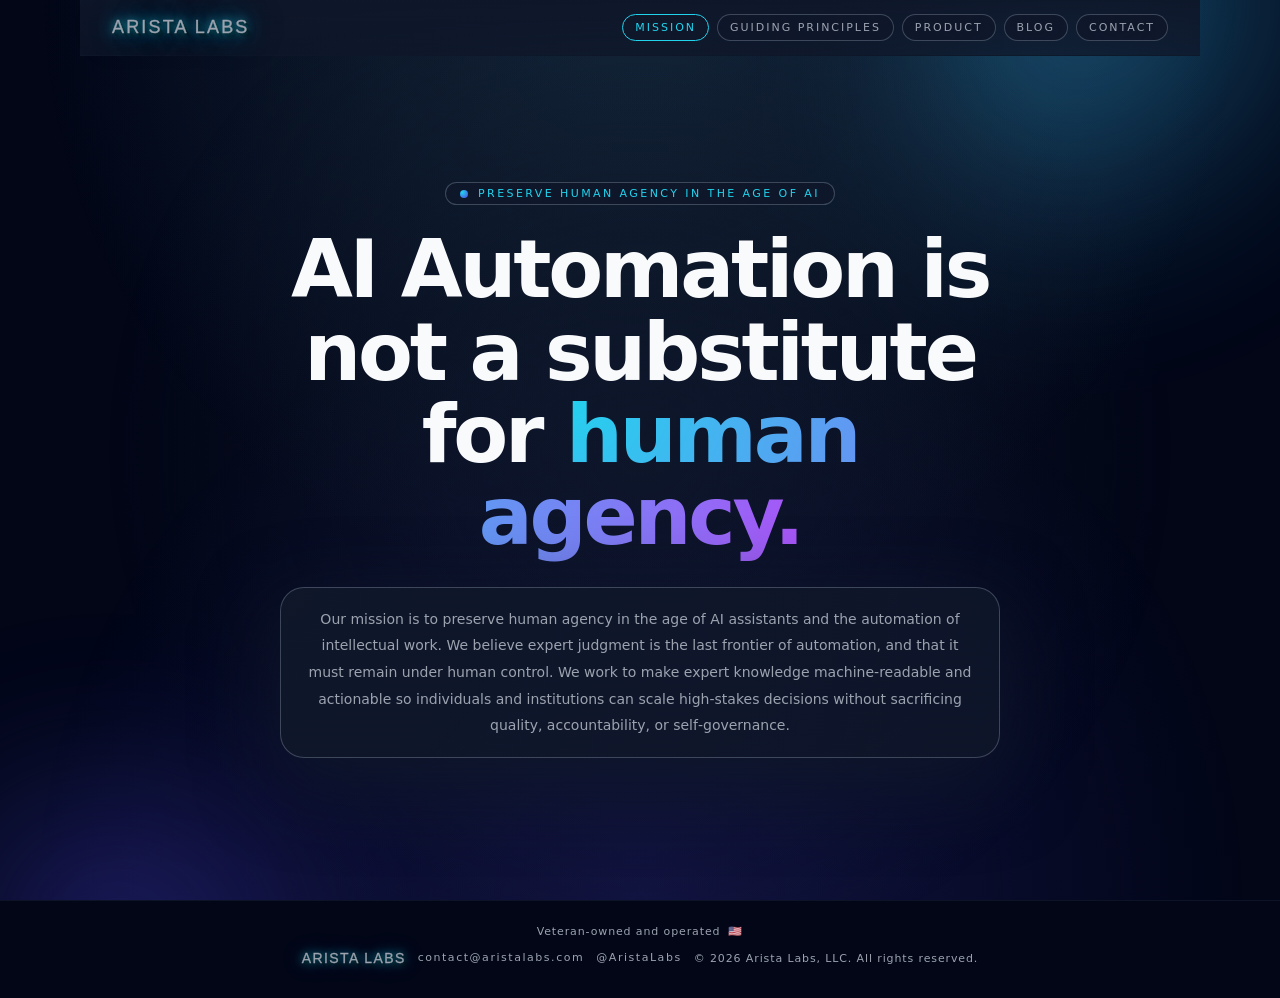
==== index.html @ 917f6cef "Add @AristaLabs X link on footers and Contact. Surface https://x.com/aristalabs next to email so com" ====
<!DOCTYPE html>
<html lang="en">
<head>
  <meta charset="UTF-8" />
  <meta name="viewport" content="width=device-width, initial-scale=1.0" />
  <meta name="description" content="Arista Labs preserves human agency in the age of AI — making expert knowledge machine-readable and actionable without sacrificing accountability or self-governance." />
  <meta property="og:site_name" content="Arista Labs" />
  <meta property="og:title" content="Arista Labs — Preserve Human Agency in the Age of AI" />
  <meta property="og:description" content="Arista Labs preserves human agency in the age of AI — making expert knowledge machine-readable and actionable without sacrificing accountability or self-governance." />
  <meta property="og:type" content="website" />
  <meta property="og:url" content="https://aristalabs.ai/" />
  <link rel="canonical" href="https://aristalabs.ai/" />
  <meta property="og:image" content="https://aristalabs.ai/assets/og-card.png" />
  <meta property="og:image:width" content="1200" />
  <meta property="og:image:height" content="630" />
  <meta property="og:image:alt" content="Arista Labs — preserve human agency in the age of AI" />
  <meta name="twitter:card" content="summary_large_image" />
  <meta name="twitter:image" content="https://aristalabs.ai/assets/og-card.png" />
  <!-- Privacy-friendly analytics by Plausible -->
  <script async src="https://plausible.io/js/pa-ny3cas2_OEgjYzkHGT2aN.js"></script>
  <script>
    window.plausible=window.plausible||function(){(plausible.q=plausible.q||[]).push(arguments)},plausible.init=plausible.init||function(i){plausible.o=i||{}};
    plausible.init()
  </script>
  <title>Mission — ARISTA LABS</title>
  <link rel="preconnect" href="https://fonts.googleapis.com" />
  <link rel="preconnect" href="https://db.onlinewebfonts.com" crossorigin />
  <link href="https://fonts.googleapis.com/css2?family=Syne:wght@400;700;800&family=JetBrains+Mono:wght@300;400&display=swap" rel="stylesheet" />
  <link href="https://db.onlinewebfonts.com/c/568e1a7e9b2ec90a53ab0cbced3584e7?family=SpaceX+PERSONAL+USE" rel="stylesheet" type="text/css" />
  <style>
  *, *::before, *::after {
    box-sizing: border-box;
    margin: 0;
    padding: 0;
  }

  :root {
    --bg: radial-gradient(circle at top, #111827 0, #020617 55%, #020617 100%);
    --bg-solid: #020617;
    --surface: rgba(15, 23, 42, 0.96);
    --surface-soft: rgba(15, 23, 42, 0.8);
    --accent: #4f46e5;
    --accent-soft: #22d3ee;
    --text: #f9fafb;
    --muted: #9ca3af;
    --border: rgba(148, 163, 184, 0.35);
    --shadow-soft: 0 24px 80px rgba(15, 23, 42, 0.95);
  }

  body {
    background: var(--bg);
    background-color: var(--bg-solid);
    background-attachment: fixed;
    color: var(--text);
    font-family: system-ui, -apple-system, BlinkMacSystemFont, "SF Pro Text",
      sans-serif;
    overflow-x: hidden;
    min-height: 100vh;
    display: flex;
    flex-direction: column;
  }

  body::before {
    content: "";
    position: fixed;
    inset: 0;
    background:
      radial-gradient(circle at top, rgba(56, 189, 248, 0.10), transparent 55%),
      radial-gradient(circle at bottom, rgba(79, 70, 229, 0.22), transparent 55%);
    pointer-events: none;
    z-index: 0;
  }

  /* NAV */
  nav {
    position: fixed;
    top: 0;
    left: 0;
    right: 0;
    z-index: 100;
    display: flex;
    align-items: center;
    justify-content: space-between;
    padding: 14px 32px;
    max-width: 1120px;
    margin: 0 auto;
    border-bottom: 1px solid transparent;
    background: linear-gradient(
      to bottom,
      rgba(15, 23, 42, 0.96),
      rgba(15, 23, 42, 0.78)
    );
    backdrop-filter: blur(22px);
  }

  .nav-logo {
    font-family: 'SpaceX PERSONAL USE', sans-serif;
    font-weight: 400;
    font-size: 18px;
    letter-spacing: 0.12em;
    text-transform: uppercase;
    color: var(--muted);
    text-decoration: none;
    -webkit-text-stroke: 0.35px currentColor;
    text-shadow:
      0 0 10px rgba(34, 211, 238, 0.8),
      0 0 20px rgba(34, 211, 238, 0.65),
      0 0 40px rgba(34, 211, 238, 0.5),
      1px 1px 0 rgba(0,0,0,0.4),
      2px 2px 0 rgba(0,0,0,0.3),
      3px 3px 0 rgba(0,0,0,0.25),
      4px 4px 0 rgba(0,0,0,0.2),
      5px 5px 4px rgba(0,0,0,0.5);
  }

  .nav-logo span {
    color: var(--accent-soft);
  }

  .nav-links {
    display: flex;
    align-items: center;
    gap: 8px;
  }

  .nav-link {
    font-size: 11px;
    letter-spacing: 0.18em;
    text-transform: uppercase;
    color: var(--muted);
    text-decoration: none;
    padding: 6px 12px;
    border-radius: 999px;
    border: 1px solid rgba(148, 163, 184, 0.35);
    background: radial-gradient(
      circle at top,
      rgba(15, 23, 42, 0.96),
      rgba(15, 23, 42, 0.8)
    );
    transition: color 0.2s ease, border-color 0.2s ease,
      background-color 0.2s ease;
  }

  .nav-link:hover {
    color: var(--accent-soft);
    border-color: var(--accent-soft);
  }

  .nav-link.active {
    color: var(--accent-soft);
    border-color: var(--accent-soft);
  }

  .nav-toggle {
    display: none;
    flex-shrink: 0;
    width: 40px;
    height: 40px;
    padding: 0;
    border: 1px solid rgba(148, 163, 184, 0.35);
    border-radius: 10px;
    background: radial-gradient(
      circle at top,
      rgba(15, 23, 42, 0.96),
      rgba(15, 23, 42, 0.8)
    );
    cursor: pointer;
    align-items: center;
    justify-content: center;
    flex-direction: column;
    gap: 5px;
  }

  .nav-toggle span {
    display: block;
    width: 16px;
    height: 1.5px;
    background: var(--muted);
    transition: transform 0.2s ease, opacity 0.2s ease, background 0.2s ease;
  }

  nav.nav-open .nav-toggle {
    border-color: var(--accent-soft);
  }

  nav.nav-open .nav-toggle span {
    background: var(--accent-soft);
  }

  nav.nav-open .nav-toggle span:nth-child(1) {
    transform: translateY(6.5px) rotate(45deg);
  }

  nav.nav-open .nav-toggle span:nth-child(2) {
    opacity: 0;
  }

  nav.nav-open .nav-toggle span:nth-child(3) {
    transform: translateY(-6.5px) rotate(-45deg);
  }

  /* HERO */
  .hero {
    position: relative;
    min-height: 100vh;
    display: flex;
    flex-direction: column;
    justify-content: center;
    align-items: center;
    padding: 120px 24px 80px;
    z-index: 1;
    overflow: hidden;
  }

  .orb {
    position: absolute;
    border-radius: 999px;
    filter: blur(90px);
    opacity: 0.9;
    pointer-events: none;
  }

  .orb-1 {
    width: 520px;
    height: 520px;
    background: radial-gradient(
      circle at 30% 20%,
      rgba(56, 189, 248, 0.55),
      transparent 60%
    );
    top: -140px;
    right: -140px;
    animation: drift 22s ease-in-out infinite alternate;
  }

  .orb-2 {
    width: 420px;
    height: 420px;
    background: radial-gradient(
      circle at 40% 80%,
      rgba(79, 70, 229, 0.6),
      transparent 60%
    );
    bottom: -160px;
    left: -60px;
    animation: drift 30s ease-in-out infinite alternate-reverse;
  }

  @keyframes drift {
    from {
      transform: translate3d(0, 0, 0);
    }
    to {
      transform: translate3d(8px, 10px, 0);
    }
  }

  .hero::after {
    content: "";
    position: absolute;
    inset: 0;
    background: radial-gradient(
      circle at center,
      rgba(15, 23, 42, 0.8),
      transparent 68%
    );
    pointer-events: none;
    z-index: 2;
  }

  .hero-eyebrow {
    position: relative;
    font-size: 11px;
    letter-spacing: 0.22em;
    text-transform: uppercase;
    color: var(--accent-soft);
    margin-bottom: 24px;
    padding: 4px 14px;
    border-radius: 999px;
    border: 1px solid var(--border);
    background: radial-gradient(
      circle at top,
      rgba(15, 23, 42, 0.96),
      rgba(15, 23, 42, 0.78)
    );
    display: inline-flex;
    align-items: center;
    gap: 10px;
    opacity: 0;
    animation: fadeUp 1.3s 0.4s forwards;
    z-index: 3;
  }

  .hero-eyebrow::before {
    content: "";
    width: 8px;
    height: 8px;
    border-radius: 999px;
    background: radial-gradient(
      circle at 30% 30%,
      var(--accent-soft),
      var(--accent)
    );
    flex-shrink: 0;
  }

  .hero-headline {
    font-family: system-ui, -apple-system, BlinkMacSystemFont, "SF Pro Display",
      sans-serif;
    font-weight: 700;
    font-size: clamp(40px, 7vw, 80px);
    line-height: 1.03;
    letter-spacing: -0.04em;
    max-width: 780px;
    text-align: center;
    opacity: 0;
    animation: fadeUp 1.3s 0.6s forwards;
    z-index: 3;
  }

  .hero-headline em {
    font-style: normal;
    background: radial-gradient(circle at 0% 0%, #22d3ee, #a855f7);
    -webkit-background-clip: text;
    color: transparent;
    -webkit-text-stroke: 0;
  }

  .hero-sub {
    margin-top: 28px;
    font-size: 14px;
    line-height: 1.9;
    color: var(--muted);
    max-width: 720px;
    text-align: center;
    margin-inline: auto;
    padding: 18px 22px;
    border-radius: 24px;
    background: radial-gradient(
      circle at top left,
      rgba(15, 23, 42, 0.98),
      rgba(15, 23, 42, 0.86)
    );
    border: 1px solid rgba(148, 163, 184, 0.35);
    box-shadow: var(--shadow-soft);
    opacity: 0;
    animation: fadeUp 1.3s 0.9s forwards;
    z-index: 3;
  }

  .hero-footnote {
    margin-top: 16px;
    font-size: 12px;
    line-height: 1.7;
    color: var(--muted);
    max-width: 720px;
    text-align: center;
    margin-inline: auto;
    opacity: 0;
    animation: fadeUp 1.3s 1.1s forwards;
    z-index: 3;
  }

  /* FOOTER */
  footer {
    position: relative;
    z-index: 3;
    padding: 24px 24px 32px;
    border-top: 1px solid rgba(15, 23, 42, 0.9);
    display: flex;
    flex-wrap: wrap;
    gap: 12px;
    justify-content: center;
    align-items: center;
    font-size: 11px;
    color: var(--muted);
  }

  .footer-logo {
    font-family: 'SpaceX PERSONAL USE', sans-serif;
    font-weight: 400;
    font-size: 14px;
    letter-spacing: 0.1em;
    text-transform: uppercase;
    color: var(--muted);
    -webkit-text-stroke: 0.3px currentColor;
    text-shadow:
      0 0 8px rgba(34, 211, 238, 0.7),
      0 0 16px rgba(34, 211, 238, 0.55),
      0 0 28px rgba(34, 211, 238, 0.45),
      1px 1px 0 rgba(0,0,0,0.4),
      2px 2px 0 rgba(0,0,0,0.3),
      3px 3px 0 rgba(0,0,0,0.25),
      4px 4px 2px rgba(0,0,0,0.5);
  }

  .footer-logo span {
    color: var(--accent-soft);
  }

  .footer-copy {
    font-size: 11px;
    letter-spacing: 0.08em;
  }

  .footer-veteran {
    flex-basis: 100%;
    display: flex;
    justify-content: center;
    align-items: center;
    gap: 8px;
    margin: 0;
    font-size: 11px;
    letter-spacing: 0.08em;
    color: var(--muted);
  }

  .footer-email {
    font-size: 11px;
    letter-spacing: 0.14em;
    color: var(--muted);
    text-decoration: none;
    border-bottom: 1px solid transparent;
    padding-bottom: 1px;
    transition: color 0.18s ease, border-color 0.18s ease;
  }

  .footer-email:hover {
    color: var(--accent-soft);
    border-color: var(--accent-soft);
  }

  /* Animations / utilities */
  @keyframes fadeUp {
    from {
      opacity: 0;
      transform: translateY(28px);
    }
    to {
      opacity: 1;
      transform: translateY(0);
    }
  }

  .reveal {
    opacity: 0;
    transform: translateY(20px);
    transition: opacity 0.7s ease, transform 0.7s ease;
  }

  .reveal.visible {
    opacity: 1;
    transform: translateY(0);
  }

  @media (max-width: 768px) {
    nav {
      padding: 12px 16px;
      flex-wrap: wrap;
      row-gap: 4px;
    }

    .nav-toggle {
      display: flex;
    }

    .nav-links {
      display: none;
      width: 100%;
      flex-direction: column;
      align-items: stretch;
      gap: 8px;
      padding: 8px 0 4px;
    }

    nav.nav-open .nav-links {
      display: flex;
    }

    .nav-link {
      font-size: 10px;
      padding: 10px 12px;
      text-align: center;
    }

    .hero {
      padding: 112px 16px 56px;
    }

    .hero-sub {
      padding: 16px 18px;
      border-radius: 20px;
    }

    footer {
      padding: 20px 16px 28px;
      text-align: center;
    }
  }
</style>
</head>
<body>

  <nav>
    <a href="index.html" class="nav-logo">ARISTA LABS</a>
    <button type="button" class="nav-toggle" aria-label="Open menu" aria-expanded="false" aria-controls="site-nav">
      <span></span><span></span><span></span>
    </button>
    <div class="nav-links" id="site-nav">
      <a href="index.html" class="nav-link active">Mission</a>
      <a href="guiding-principles.html" class="nav-link">Guiding Principles</a>
      <a href="product.html" class="nav-link">Product</a>
      <a href="blog.html" class="nav-link">Blog</a>
      <a href="contact.html" class="nav-link">Contact</a>
    </div>
  </nav>

  <section class="hero">
    <div class="orb orb-1"></div>
    <div class="orb orb-2"></div>
    <div class="hero-eyebrow">Preserve Human Agency in the Age of AI</div>
    <h1 class="hero-headline">AI Automation is not a substitute for <em>human agency.</em></h1>
    <p class="hero-sub">Our mission is to preserve human agency in the age of AI assistants and the automation of intellectual work. We believe expert judgment is the last frontier of automation, and that it must remain under human control. We work to make expert knowledge machine‑readable and actionable so individuals and institutions can scale high‑stakes decisions without sacrificing quality, accountability, or self‑governance.</p>
  </section>

  <footer id="footer">
    <p class="footer-veteran">
      <span>Veteran-owned and operated</span>
      <span role="img" aria-label="American flag">&#127482;&#127480;</span>
    </p>
    <div class="footer-logo">ARISTA LABS</div>
    <a href="mailto:contact@aristalabs.com" class="footer-email">contact@aristalabs.com</a>
    <a href="https://x.com/aristalabs"
       class="footer-email"
       target="_blank"
       rel="noopener noreferrer">@AristaLabs</a>
    <span class="footer-copy">© 2026 Arista Labs, LLC. All rights reserved.</span>
  </footer>
  <script>
    (function () {
      var nav = document.querySelector("nav");
      var toggle = document.querySelector(".nav-toggle");
      if (!nav || !toggle) return;
      toggle.addEventListener("click", function () {
        var open = nav.classList.toggle("nav-open");
        toggle.setAttribute("aria-expanded", open ? "true" : "false");
        toggle.setAttribute("aria-label", open ? "Close menu" : "Open menu");
      });
    })();
  </script>
</body>
</html>
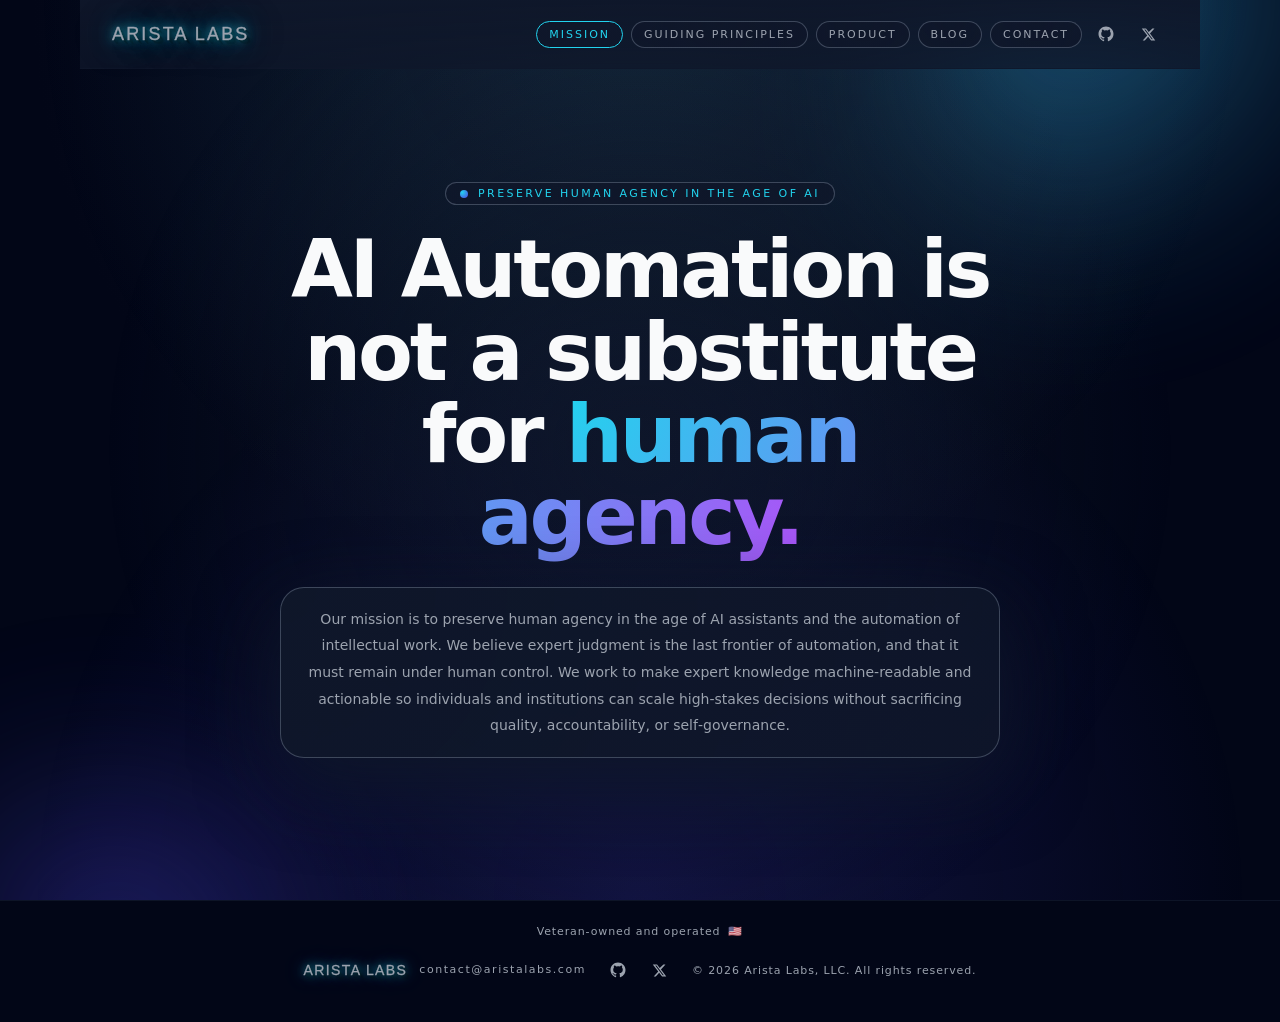
==== commit bac9565e: "Use GitHub and X icon buttons in nav and footer. Match smeme.ai presence treatment on aristalabs.ai " ====
--- a/index.html
+++ b/index.html
@@ -121,6 +121,7 @@
     display: flex;
     align-items: center;
     gap: 8px;
+    margin-left: auto;
   }
 
   .nav-link {
@@ -197,6 +198,54 @@
 
   nav.nav-open .nav-toggle span:nth-child(3) {
     transform: translateY(-6.5px) rotate(-45deg);
+  }
+
+
+  .nav-actions {
+    display: flex;
+    align-items: center;
+    gap: 2px;
+    flex-shrink: 0;
+    margin-left: 4px;
+  }
+
+  .social-links {
+    display: inline-flex;
+    align-items: center;
+    gap: 2px;
+  }
+
+  .social-link {
+    display: inline-flex;
+    align-items: center;
+    justify-content: center;
+    width: 40px;
+    height: 40px;
+    color: var(--muted);
+    text-decoration: none;
+    border-radius: 999px;
+    transition: color 0.18s ease, background-color 0.18s ease;
+  }
+
+  .social-link:hover {
+    color: var(--accent-soft);
+    background: rgba(34, 211, 238, 0.08);
+  }
+
+  .social-link:focus-visible {
+    outline: 2px solid var(--accent-soft);
+    outline-offset: 2px;
+  }
+
+  .social-link svg {
+    display: block;
+    width: 18px;
+    height: 18px;
+  }
+
+  .social-link-x svg {
+    width: 15px;
+    height: 15px;
   }
 
   /* HERO */
@@ -464,9 +513,15 @@
       display: flex;
     }
 
+    .nav-actions {
+      margin-left: auto;
+    }
+
     .nav-links {
       display: none;
       width: 100%;
+      order: 3;
+      margin-left: 0;
       flex-direction: column;
       align-items: stretch;
       gap: 8px;
@@ -503,9 +558,6 @@
 
   <nav>
     <a href="index.html" class="nav-logo">ARISTA LABS</a>
-    <button type="button" class="nav-toggle" aria-label="Open menu" aria-expanded="false" aria-controls="site-nav">
-      <span></span><span></span><span></span>
-    </button>
     <div class="nav-links" id="site-nav">
       <a href="index.html" class="nav-link active">Mission</a>
       <a href="guiding-principles.html" class="nav-link">Guiding Principles</a>
@@ -513,6 +565,33 @@
       <a href="blog.html" class="nav-link">Blog</a>
       <a href="contact.html" class="nav-link">Contact</a>
     </div>
+    <div class="nav-actions">
+      <div class="social-links" aria-label="Arista Labs on the web">
+        <a href="https://github.com/AristaLabs/"
+           class="social-link"
+           target="_blank"
+           rel="noopener noreferrer"
+           aria-label="Arista Labs on GitHub"
+           title="GitHub">
+          <svg viewBox="0 0 24 24" aria-hidden="true" focusable="false">
+            <path fill="currentColor" d="M12 2C6.477 2 2 6.484 2 12.017c0 4.425 2.865 8.18 6.839 9.504.5.092.682-.217.682-.483 0-.237-.008-.868-.013-1.703-2.782.605-3.369-1.343-3.369-1.343-.454-1.158-1.11-1.466-1.11-1.466-.908-.62.069-.608.069-.608 1.003.07 1.531 1.032 1.531 1.032.892 1.53 2.341 1.088 2.91.832.092-.647.35-1.088.636-1.338-2.22-.253-4.555-1.113-4.555-4.951 0-1.093.39-1.988 1.029-2.688-.103-.253-.446-1.272.098-2.65 0 0 .84-.27 2.75 1.026A9.564 9.564 0 0112 6.844c.85.004 1.705.115 2.504.337 1.909-1.296 2.747-1.027 2.747-1.027.546 1.379.202 2.398.1 2.651.64.7 1.028 1.595 1.028 2.688 0 3.848-2.339 4.695-4.566 4.943.359.309.678.92.678 1.855 0 1.338-.012 2.419-.012 2.747 0 .268.18.58.688.482A10.019 10.019 0 0022 12.017C22 6.484 17.522 2 12 2z"/>
+          </svg>
+        </a>
+        <a href="https://x.com/aristalabs"
+           class="social-link social-link-x"
+           target="_blank"
+           rel="noopener noreferrer"
+           aria-label="Arista Labs on X"
+           title="X">
+          <svg viewBox="0 0 24 24" aria-hidden="true" focusable="false">
+            <path fill="currentColor" d="M18.244 2.25h3.308l-7.227 8.26 8.502 11.24H16.17l-4.714-6.231-5.401 6.231H2.744l7.227-8.26L1.254 2.25H8.08l4.253 5.622L18.244 2.25zm-1.161 17.52h1.833L7.084 4.126H5.117L17.083 19.77z"/>
+          </svg>
+        </a>
+      </div>
+      <button type="button" class="nav-toggle" aria-label="Open menu" aria-expanded="false" aria-controls="site-nav">
+        <span></span><span></span><span></span>
+      </button>
+    </div>
   </nav>
 
   <section class="hero">
@@ -530,10 +609,28 @@
     </p>
     <div class="footer-logo">ARISTA LABS</div>
     <a href="mailto:contact@aristalabs.com" class="footer-email">contact@aristalabs.com</a>
-    <a href="https://x.com/aristalabs"
-       class="footer-email"
-       target="_blank"
-       rel="noopener noreferrer">@AristaLabs</a>
+    <div class="social-links" aria-label="Arista Labs on the web">
+      <a href="https://github.com/AristaLabs/"
+         class="social-link"
+         target="_blank"
+         rel="noopener noreferrer"
+         aria-label="Arista Labs on GitHub"
+         title="GitHub">
+        <svg viewBox="0 0 24 24" aria-hidden="true" focusable="false">
+          <path fill="currentColor" d="M12 2C6.477 2 2 6.484 2 12.017c0 4.425 2.865 8.18 6.839 9.504.5.092.682-.217.682-.483 0-.237-.008-.868-.013-1.703-2.782.605-3.369-1.343-3.369-1.343-.454-1.158-1.11-1.466-1.11-1.466-.908-.62.069-.608.069-.608 1.003.07 1.531 1.032 1.531 1.032.892 1.53 2.341 1.088 2.91.832.092-.647.35-1.088.636-1.338-2.22-.253-4.555-1.113-4.555-4.951 0-1.093.39-1.988 1.029-2.688-.103-.253-.446-1.272.098-2.65 0 0 .84-.27 2.75 1.026A9.564 9.564 0 0112 6.844c.85.004 1.705.115 2.504.337 1.909-1.296 2.747-1.027 2.747-1.027.546 1.379.202 2.398.1 2.651.64.7 1.028 1.595 1.028 2.688 0 3.848-2.339 4.695-4.566 4.943.359.309.678.92.678 1.855 0 1.338-.012 2.419-.012 2.747 0 .268.18.58.688.482A10.019 10.019 0 0022 12.017C22 6.484 17.522 2 12 2z"/>
+        </svg>
+      </a>
+      <a href="https://x.com/aristalabs"
+         class="social-link social-link-x"
+         target="_blank"
+         rel="noopener noreferrer"
+         aria-label="Arista Labs on X"
+         title="X">
+        <svg viewBox="0 0 24 24" aria-hidden="true" focusable="false">
+          <path fill="currentColor" d="M18.244 2.25h3.308l-7.227 8.26 8.502 11.24H16.17l-4.714-6.231-5.401 6.231H2.744l7.227-8.26L1.254 2.25H8.08l4.253 5.622L18.244 2.25zm-1.161 17.52h1.833L7.084 4.126H5.117L17.083 19.77z"/>
+        </svg>
+      </a>
+    </div>
     <span class="footer-copy">© 2026 Arista Labs, LLC. All rights reserved.</span>
   </footer>
   <script>
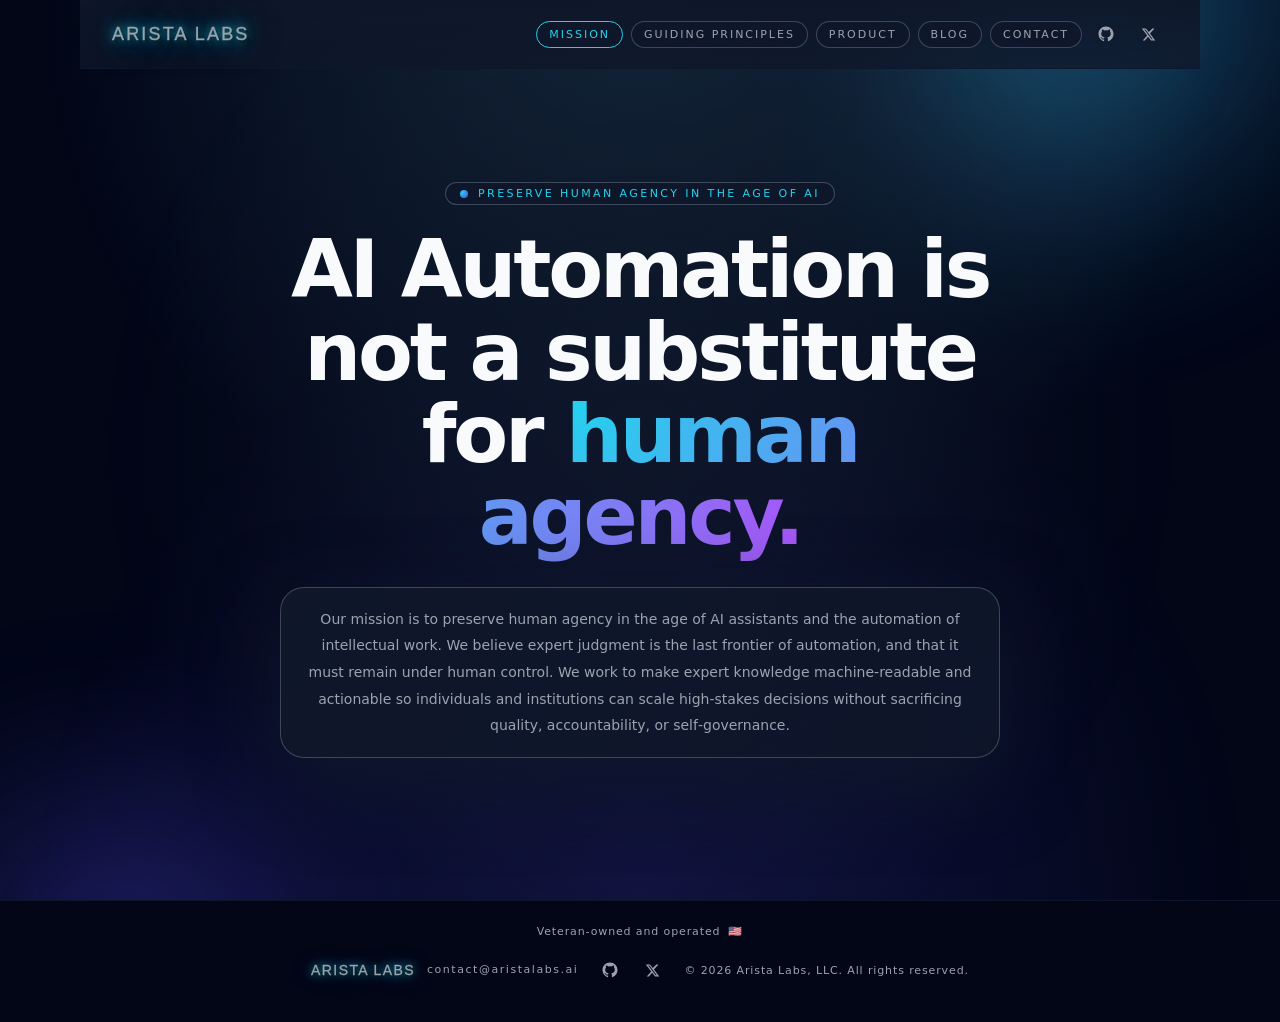
==== commit ef7f184b: "docs: use aristalabs.ai email and accurate SMEme product copy. Keep contact@aristalabs.ai as the onl" ====
--- a/index.html
+++ b/index.html
@@ -608,7 +608,7 @@
       <span role="img" aria-label="American flag">&#127482;&#127480;</span>
     </p>
     <div class="footer-logo">ARISTA LABS</div>
-    <a href="mailto:contact@aristalabs.com" class="footer-email">contact@aristalabs.com</a>
+    <a href="mailto:contact@aristalabs.ai" class="footer-email">contact@aristalabs.ai</a>
     <div class="social-links" aria-label="Arista Labs on the web">
       <a href="https://github.com/AristaLabs/"
          class="social-link"
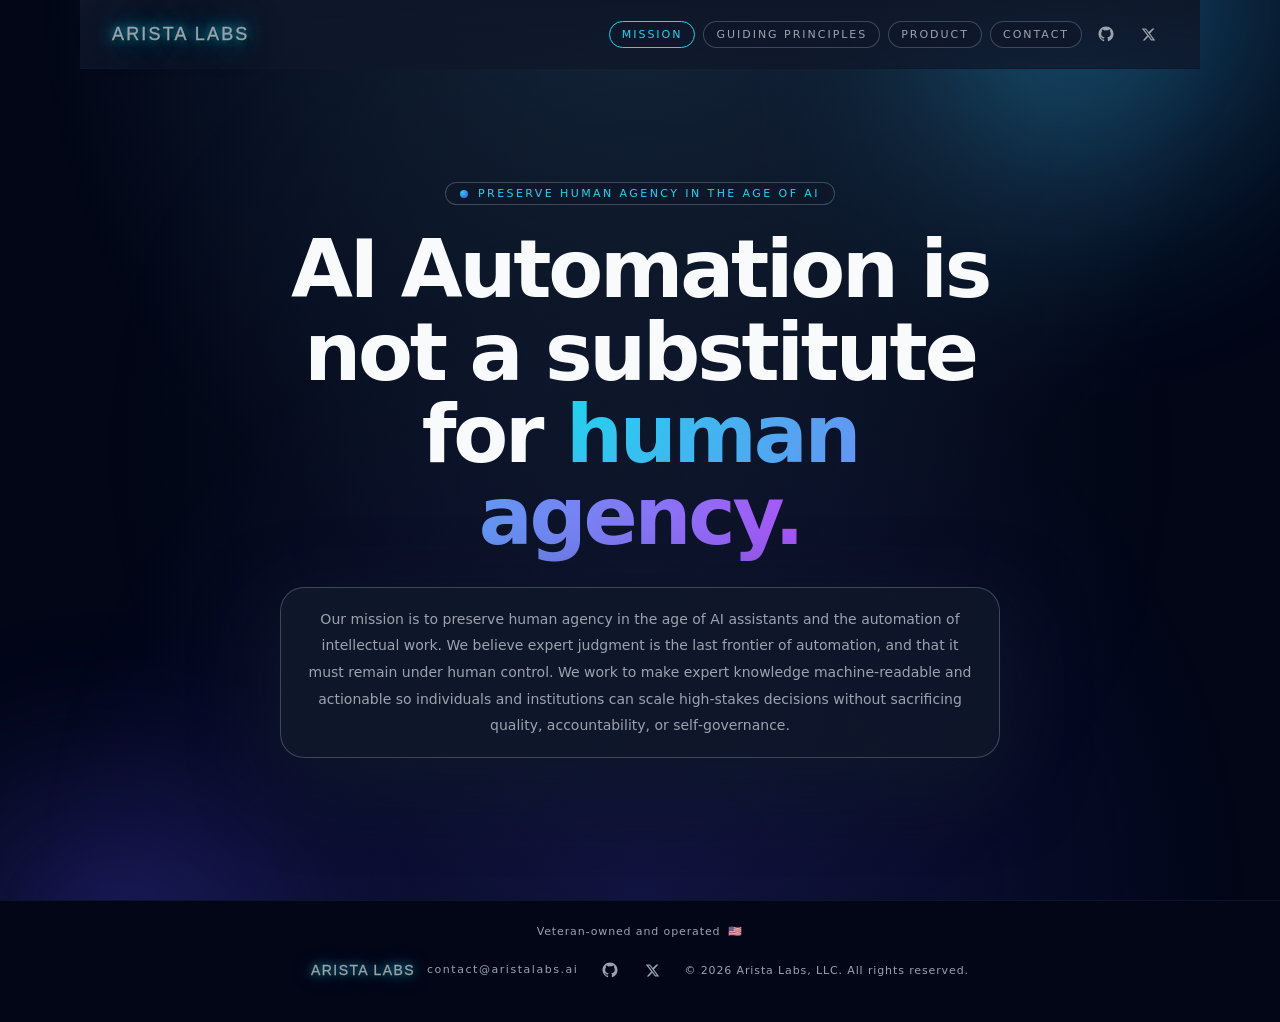
==== commit 46da4d87: "Remove the blog from aristalabs.ai. GitHub Pages cannot issue a real redirect, and the posts stay av" ====
--- a/index.html
+++ b/index.html
@@ -562,7 +562,6 @@
       <a href="index.html" class="nav-link active">Mission</a>
       <a href="guiding-principles.html" class="nav-link">Guiding Principles</a>
       <a href="product.html" class="nav-link">Product</a>
-      <a href="blog.html" class="nav-link">Blog</a>
       <a href="contact.html" class="nav-link">Contact</a>
     </div>
     <div class="nav-actions">
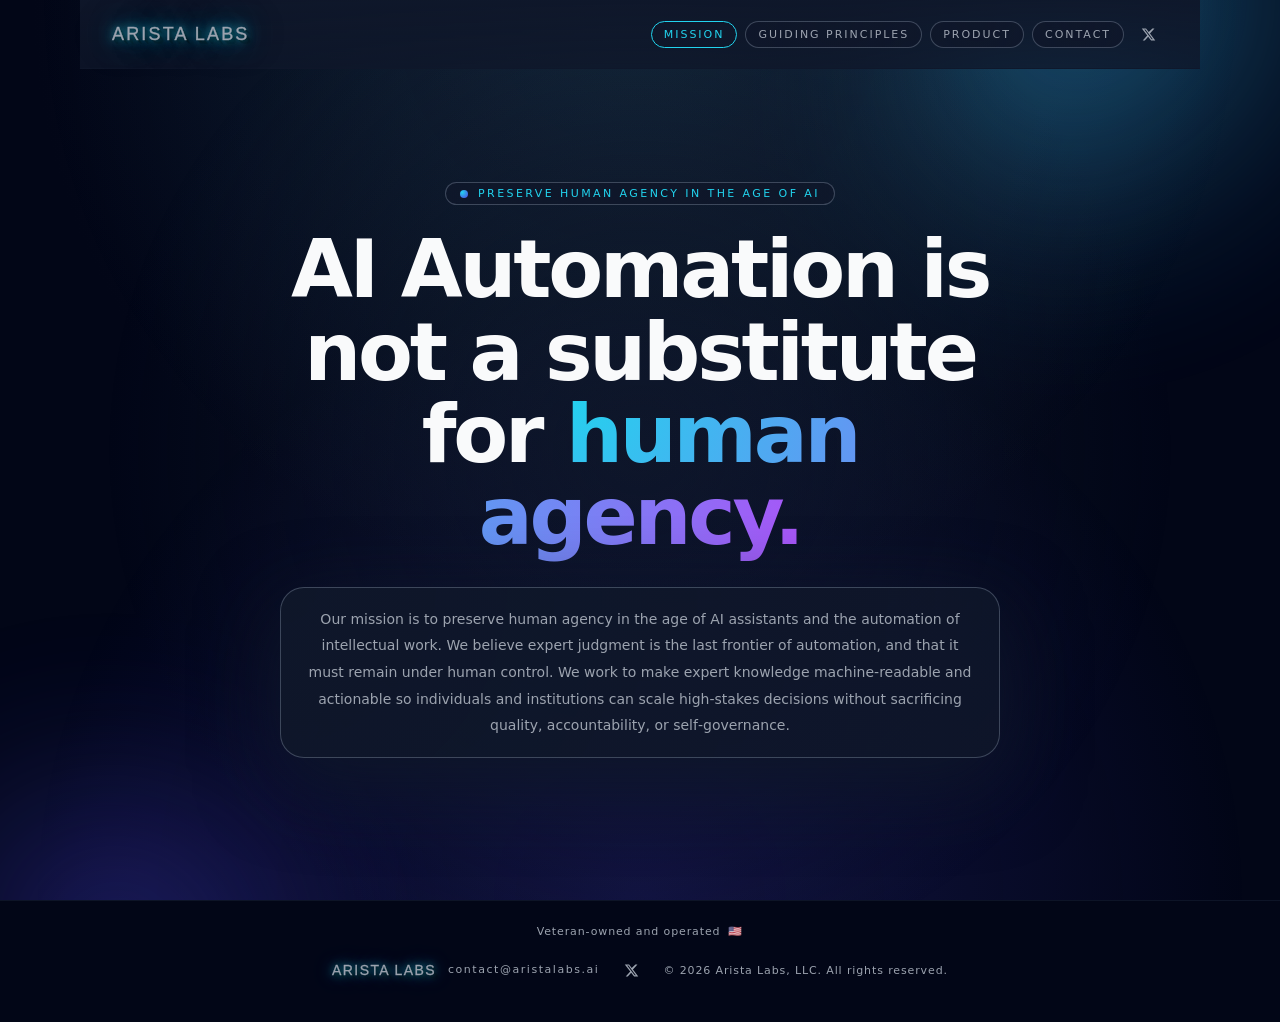
==== commit 02f69ecb: "Remove the GitHub link from the public site. The header, footer, and contact page should not point a" ====
--- a/index.html
+++ b/index.html
@@ -566,16 +566,6 @@
     </div>
     <div class="nav-actions">
       <div class="social-links" aria-label="Arista Labs on the web">
-        <a href="https://github.com/AristaLabs/"
-           class="social-link"
-           target="_blank"
-           rel="noopener noreferrer"
-           aria-label="Arista Labs on GitHub"
-           title="GitHub">
-          <svg viewBox="0 0 24 24" aria-hidden="true" focusable="false">
-            <path fill="currentColor" d="M12 2C6.477 2 2 6.484 2 12.017c0 4.425 2.865 8.18 6.839 9.504.5.092.682-.217.682-.483 0-.237-.008-.868-.013-1.703-2.782.605-3.369-1.343-3.369-1.343-.454-1.158-1.11-1.466-1.11-1.466-.908-.62.069-.608.069-.608 1.003.07 1.531 1.032 1.531 1.032.892 1.53 2.341 1.088 2.91.832.092-.647.35-1.088.636-1.338-2.22-.253-4.555-1.113-4.555-4.951 0-1.093.39-1.988 1.029-2.688-.103-.253-.446-1.272.098-2.65 0 0 .84-.27 2.75 1.026A9.564 9.564 0 0112 6.844c.85.004 1.705.115 2.504.337 1.909-1.296 2.747-1.027 2.747-1.027.546 1.379.202 2.398.1 2.651.64.7 1.028 1.595 1.028 2.688 0 3.848-2.339 4.695-4.566 4.943.359.309.678.92.678 1.855 0 1.338-.012 2.419-.012 2.747 0 .268.18.58.688.482A10.019 10.019 0 0022 12.017C22 6.484 17.522 2 12 2z"/>
-          </svg>
-        </a>
         <a href="https://x.com/aristalabs"
            class="social-link social-link-x"
            target="_blank"
@@ -609,16 +599,6 @@
     <div class="footer-logo">ARISTA LABS</div>
     <a href="mailto:contact@aristalabs.ai" class="footer-email">contact@aristalabs.ai</a>
     <div class="social-links" aria-label="Arista Labs on the web">
-      <a href="https://github.com/AristaLabs/"
-         class="social-link"
-         target="_blank"
-         rel="noopener noreferrer"
-         aria-label="Arista Labs on GitHub"
-         title="GitHub">
-        <svg viewBox="0 0 24 24" aria-hidden="true" focusable="false">
-          <path fill="currentColor" d="M12 2C6.477 2 2 6.484 2 12.017c0 4.425 2.865 8.18 6.839 9.504.5.092.682-.217.682-.483 0-.237-.008-.868-.013-1.703-2.782.605-3.369-1.343-3.369-1.343-.454-1.158-1.11-1.466-1.11-1.466-.908-.62.069-.608.069-.608 1.003.07 1.531 1.032 1.531 1.032.892 1.53 2.341 1.088 2.91.832.092-.647.35-1.088.636-1.338-2.22-.253-4.555-1.113-4.555-4.951 0-1.093.39-1.988 1.029-2.688-.103-.253-.446-1.272.098-2.65 0 0 .84-.27 2.75 1.026A9.564 9.564 0 0112 6.844c.85.004 1.705.115 2.504.337 1.909-1.296 2.747-1.027 2.747-1.027.546 1.379.202 2.398.1 2.651.64.7 1.028 1.595 1.028 2.688 0 3.848-2.339 4.695-4.566 4.943.359.309.678.92.678 1.855 0 1.338-.012 2.419-.012 2.747 0 .268.18.58.688.482A10.019 10.019 0 0022 12.017C22 6.484 17.522 2 12 2z"/>
-        </svg>
-      </a>
       <a href="https://x.com/aristalabs"
          class="social-link social-link-x"
          target="_blank"
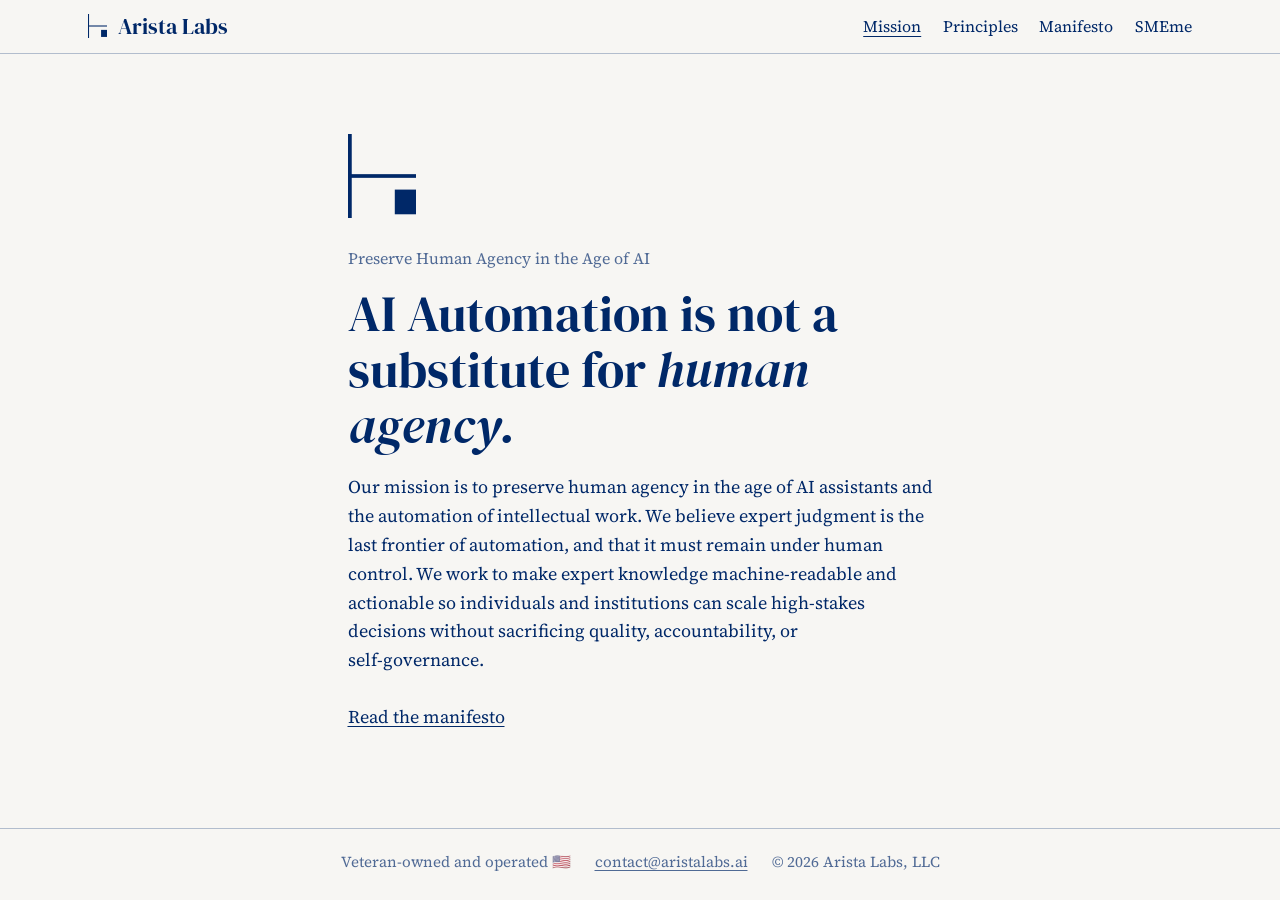
==== commit bda1da7a: "Rebuild aristalabs.ai as a paper site. Give the lab the SMEme proof-bar mark and a lighter reading s" ====
--- a/index.html
+++ b/index.html
@@ -3,6 +3,7 @@
 <head>
   <meta charset="UTF-8" />
   <meta name="viewport" content="width=device-width, initial-scale=1.0" />
+  <meta name="theme-color" content="#f7f6f3" />
   <meta name="description" content="Arista Labs preserves human agency in the age of AI — making expert knowledge machine-readable and actionable without sacrificing accountability or self-governance." />
   <meta property="og:site_name" content="Arista Labs" />
   <meta property="og:title" content="Arista Labs — Preserve Human Agency in the Age of AI" />
@@ -16,613 +17,48 @@
   <meta property="og:image:alt" content="Arista Labs — preserve human agency in the age of AI" />
   <meta name="twitter:card" content="summary_large_image" />
   <meta name="twitter:image" content="https://aristalabs.ai/assets/og-card.png" />
-  <!-- Privacy-friendly analytics by Plausible -->
   <script async src="https://plausible.io/js/pa-ny3cas2_OEgjYzkHGT2aN.js"></script>
   <script>
     window.plausible=window.plausible||function(){(plausible.q=plausible.q||[]).push(arguments)},plausible.init=plausible.init||function(i){plausible.o=i||{}};
     plausible.init()
   </script>
-  <title>Mission — ARISTA LABS</title>
+  <title>Arista Labs</title>
   <link rel="preconnect" href="https://fonts.googleapis.com" />
-  <link rel="preconnect" href="https://db.onlinewebfonts.com" crossorigin />
-  <link href="https://fonts.googleapis.com/css2?family=Syne:wght@400;700;800&family=JetBrains+Mono:wght@300;400&display=swap" rel="stylesheet" />
-  <link href="https://db.onlinewebfonts.com/c/568e1a7e9b2ec90a53ab0cbced3584e7?family=SpaceX+PERSONAL+USE" rel="stylesheet" type="text/css" />
-  <style>
-  *, *::before, *::after {
-    box-sizing: border-box;
-    margin: 0;
-    padding: 0;
-  }
-
-  :root {
-    --bg: radial-gradient(circle at top, #111827 0, #020617 55%, #020617 100%);
-    --bg-solid: #020617;
-    --surface: rgba(15, 23, 42, 0.96);
-    --surface-soft: rgba(15, 23, 42, 0.8);
-    --accent: #4f46e5;
-    --accent-soft: #22d3ee;
-    --text: #f9fafb;
-    --muted: #9ca3af;
-    --border: rgba(148, 163, 184, 0.35);
-    --shadow-soft: 0 24px 80px rgba(15, 23, 42, 0.95);
-  }
-
-  body {
-    background: var(--bg);
-    background-color: var(--bg-solid);
-    background-attachment: fixed;
-    color: var(--text);
-    font-family: system-ui, -apple-system, BlinkMacSystemFont, "SF Pro Text",
-      sans-serif;
-    overflow-x: hidden;
-    min-height: 100vh;
-    display: flex;
-    flex-direction: column;
-  }
-
-  body::before {
-    content: "";
-    position: fixed;
-    inset: 0;
-    background:
-      radial-gradient(circle at top, rgba(56, 189, 248, 0.10), transparent 55%),
-      radial-gradient(circle at bottom, rgba(79, 70, 229, 0.22), transparent 55%);
-    pointer-events: none;
-    z-index: 0;
-  }
-
-  /* NAV */
-  nav {
-    position: fixed;
-    top: 0;
-    left: 0;
-    right: 0;
-    z-index: 100;
-    display: flex;
-    align-items: center;
-    justify-content: space-between;
-    padding: 14px 32px;
-    max-width: 1120px;
-    margin: 0 auto;
-    border-bottom: 1px solid transparent;
-    background: linear-gradient(
-      to bottom,
-      rgba(15, 23, 42, 0.96),
-      rgba(15, 23, 42, 0.78)
-    );
-    backdrop-filter: blur(22px);
-  }
-
-  .nav-logo {
-    font-family: 'SpaceX PERSONAL USE', sans-serif;
-    font-weight: 400;
-    font-size: 18px;
-    letter-spacing: 0.12em;
-    text-transform: uppercase;
-    color: var(--muted);
-    text-decoration: none;
-    -webkit-text-stroke: 0.35px currentColor;
-    text-shadow:
-      0 0 10px rgba(34, 211, 238, 0.8),
-      0 0 20px rgba(34, 211, 238, 0.65),
-      0 0 40px rgba(34, 211, 238, 0.5),
-      1px 1px 0 rgba(0,0,0,0.4),
-      2px 2px 0 rgba(0,0,0,0.3),
-      3px 3px 0 rgba(0,0,0,0.25),
-      4px 4px 0 rgba(0,0,0,0.2),
-      5px 5px 4px rgba(0,0,0,0.5);
-  }
-
-  .nav-logo span {
-    color: var(--accent-soft);
-  }
-
-  .nav-links {
-    display: flex;
-    align-items: center;
-    gap: 8px;
-    margin-left: auto;
-  }
-
-  .nav-link {
-    font-size: 11px;
-    letter-spacing: 0.18em;
-    text-transform: uppercase;
-    color: var(--muted);
-    text-decoration: none;
-    padding: 6px 12px;
-    border-radius: 999px;
-    border: 1px solid rgba(148, 163, 184, 0.35);
-    background: radial-gradient(
-      circle at top,
-      rgba(15, 23, 42, 0.96),
-      rgba(15, 23, 42, 0.8)
-    );
-    transition: color 0.2s ease, border-color 0.2s ease,
-      background-color 0.2s ease;
-  }
-
-  .nav-link:hover {
-    color: var(--accent-soft);
-    border-color: var(--accent-soft);
-  }
-
-  .nav-link.active {
-    color: var(--accent-soft);
-    border-color: var(--accent-soft);
-  }
-
-  .nav-toggle {
-    display: none;
-    flex-shrink: 0;
-    width: 40px;
-    height: 40px;
-    padding: 0;
-    border: 1px solid rgba(148, 163, 184, 0.35);
-    border-radius: 10px;
-    background: radial-gradient(
-      circle at top,
-      rgba(15, 23, 42, 0.96),
-      rgba(15, 23, 42, 0.8)
-    );
-    cursor: pointer;
-    align-items: center;
-    justify-content: center;
-    flex-direction: column;
-    gap: 5px;
-  }
-
-  .nav-toggle span {
-    display: block;
-    width: 16px;
-    height: 1.5px;
-    background: var(--muted);
-    transition: transform 0.2s ease, opacity 0.2s ease, background 0.2s ease;
-  }
-
-  nav.nav-open .nav-toggle {
-    border-color: var(--accent-soft);
-  }
-
-  nav.nav-open .nav-toggle span {
-    background: var(--accent-soft);
-  }
-
-  nav.nav-open .nav-toggle span:nth-child(1) {
-    transform: translateY(6.5px) rotate(45deg);
-  }
-
-  nav.nav-open .nav-toggle span:nth-child(2) {
-    opacity: 0;
-  }
-
-  nav.nav-open .nav-toggle span:nth-child(3) {
-    transform: translateY(-6.5px) rotate(-45deg);
-  }
-
-
-  .nav-actions {
-    display: flex;
-    align-items: center;
-    gap: 2px;
-    flex-shrink: 0;
-    margin-left: 4px;
-  }
-
-  .social-links {
-    display: inline-flex;
-    align-items: center;
-    gap: 2px;
-  }
-
-  .social-link {
-    display: inline-flex;
-    align-items: center;
-    justify-content: center;
-    width: 40px;
-    height: 40px;
-    color: var(--muted);
-    text-decoration: none;
-    border-radius: 999px;
-    transition: color 0.18s ease, background-color 0.18s ease;
-  }
-
-  .social-link:hover {
-    color: var(--accent-soft);
-    background: rgba(34, 211, 238, 0.08);
-  }
-
-  .social-link:focus-visible {
-    outline: 2px solid var(--accent-soft);
-    outline-offset: 2px;
-  }
-
-  .social-link svg {
-    display: block;
-    width: 18px;
-    height: 18px;
-  }
-
-  .social-link-x svg {
-    width: 15px;
-    height: 15px;
-  }
-
-  /* HERO */
-  .hero {
-    position: relative;
-    min-height: 100vh;
-    display: flex;
-    flex-direction: column;
-    justify-content: center;
-    align-items: center;
-    padding: 120px 24px 80px;
-    z-index: 1;
-    overflow: hidden;
-  }
-
-  .orb {
-    position: absolute;
-    border-radius: 999px;
-    filter: blur(90px);
-    opacity: 0.9;
-    pointer-events: none;
-  }
-
-  .orb-1 {
-    width: 520px;
-    height: 520px;
-    background: radial-gradient(
-      circle at 30% 20%,
-      rgba(56, 189, 248, 0.55),
-      transparent 60%
-    );
-    top: -140px;
-    right: -140px;
-    animation: drift 22s ease-in-out infinite alternate;
-  }
-
-  .orb-2 {
-    width: 420px;
-    height: 420px;
-    background: radial-gradient(
-      circle at 40% 80%,
-      rgba(79, 70, 229, 0.6),
-      transparent 60%
-    );
-    bottom: -160px;
-    left: -60px;
-    animation: drift 30s ease-in-out infinite alternate-reverse;
-  }
-
-  @keyframes drift {
-    from {
-      transform: translate3d(0, 0, 0);
-    }
-    to {
-      transform: translate3d(8px, 10px, 0);
-    }
-  }
-
-  .hero::after {
-    content: "";
-    position: absolute;
-    inset: 0;
-    background: radial-gradient(
-      circle at center,
-      rgba(15, 23, 42, 0.8),
-      transparent 68%
-    );
-    pointer-events: none;
-    z-index: 2;
-  }
-
-  .hero-eyebrow {
-    position: relative;
-    font-size: 11px;
-    letter-spacing: 0.22em;
-    text-transform: uppercase;
-    color: var(--accent-soft);
-    margin-bottom: 24px;
-    padding: 4px 14px;
-    border-radius: 999px;
-    border: 1px solid var(--border);
-    background: radial-gradient(
-      circle at top,
-      rgba(15, 23, 42, 0.96),
-      rgba(15, 23, 42, 0.78)
-    );
-    display: inline-flex;
-    align-items: center;
-    gap: 10px;
-    opacity: 0;
-    animation: fadeUp 1.3s 0.4s forwards;
-    z-index: 3;
-  }
-
-  .hero-eyebrow::before {
-    content: "";
-    width: 8px;
-    height: 8px;
-    border-radius: 999px;
-    background: radial-gradient(
-      circle at 30% 30%,
-      var(--accent-soft),
-      var(--accent)
-    );
-    flex-shrink: 0;
-  }
-
-  .hero-headline {
-    font-family: system-ui, -apple-system, BlinkMacSystemFont, "SF Pro Display",
-      sans-serif;
-    font-weight: 700;
-    font-size: clamp(40px, 7vw, 80px);
-    line-height: 1.03;
-    letter-spacing: -0.04em;
-    max-width: 780px;
-    text-align: center;
-    opacity: 0;
-    animation: fadeUp 1.3s 0.6s forwards;
-    z-index: 3;
-  }
-
-  .hero-headline em {
-    font-style: normal;
-    background: radial-gradient(circle at 0% 0%, #22d3ee, #a855f7);
-    -webkit-background-clip: text;
-    color: transparent;
-    -webkit-text-stroke: 0;
-  }
-
-  .hero-sub {
-    margin-top: 28px;
-    font-size: 14px;
-    line-height: 1.9;
-    color: var(--muted);
-    max-width: 720px;
-    text-align: center;
-    margin-inline: auto;
-    padding: 18px 22px;
-    border-radius: 24px;
-    background: radial-gradient(
-      circle at top left,
-      rgba(15, 23, 42, 0.98),
-      rgba(15, 23, 42, 0.86)
-    );
-    border: 1px solid rgba(148, 163, 184, 0.35);
-    box-shadow: var(--shadow-soft);
-    opacity: 0;
-    animation: fadeUp 1.3s 0.9s forwards;
-    z-index: 3;
-  }
-
-  .hero-footnote {
-    margin-top: 16px;
-    font-size: 12px;
-    line-height: 1.7;
-    color: var(--muted);
-    max-width: 720px;
-    text-align: center;
-    margin-inline: auto;
-    opacity: 0;
-    animation: fadeUp 1.3s 1.1s forwards;
-    z-index: 3;
-  }
-
-  /* FOOTER */
-  footer {
-    position: relative;
-    z-index: 3;
-    padding: 24px 24px 32px;
-    border-top: 1px solid rgba(15, 23, 42, 0.9);
-    display: flex;
-    flex-wrap: wrap;
-    gap: 12px;
-    justify-content: center;
-    align-items: center;
-    font-size: 11px;
-    color: var(--muted);
-  }
-
-  .footer-logo {
-    font-family: 'SpaceX PERSONAL USE', sans-serif;
-    font-weight: 400;
-    font-size: 14px;
-    letter-spacing: 0.1em;
-    text-transform: uppercase;
-    color: var(--muted);
-    -webkit-text-stroke: 0.3px currentColor;
-    text-shadow:
-      0 0 8px rgba(34, 211, 238, 0.7),
-      0 0 16px rgba(34, 211, 238, 0.55),
-      0 0 28px rgba(34, 211, 238, 0.45),
-      1px 1px 0 rgba(0,0,0,0.4),
-      2px 2px 0 rgba(0,0,0,0.3),
-      3px 3px 0 rgba(0,0,0,0.25),
-      4px 4px 2px rgba(0,0,0,0.5);
-  }
-
-  .footer-logo span {
-    color: var(--accent-soft);
-  }
-
-  .footer-copy {
-    font-size: 11px;
-    letter-spacing: 0.08em;
-  }
-
-  .footer-veteran {
-    flex-basis: 100%;
-    display: flex;
-    justify-content: center;
-    align-items: center;
-    gap: 8px;
-    margin: 0;
-    font-size: 11px;
-    letter-spacing: 0.08em;
-    color: var(--muted);
-  }
-
-  .footer-email {
-    font-size: 11px;
-    letter-spacing: 0.14em;
-    color: var(--muted);
-    text-decoration: none;
-    border-bottom: 1px solid transparent;
-    padding-bottom: 1px;
-    transition: color 0.18s ease, border-color 0.18s ease;
-  }
-
-  .footer-email:hover {
-    color: var(--accent-soft);
-    border-color: var(--accent-soft);
-  }
-
-  /* Animations / utilities */
-  @keyframes fadeUp {
-    from {
-      opacity: 0;
-      transform: translateY(28px);
-    }
-    to {
-      opacity: 1;
-      transform: translateY(0);
-    }
-  }
-
-  .reveal {
-    opacity: 0;
-    transform: translateY(20px);
-    transition: opacity 0.7s ease, transform 0.7s ease;
-  }
-
-  .reveal.visible {
-    opacity: 1;
-    transform: translateY(0);
-  }
-
-  @media (max-width: 768px) {
-    nav {
-      padding: 12px 16px;
-      flex-wrap: wrap;
-      row-gap: 4px;
-    }
-
-    .nav-toggle {
-      display: flex;
-    }
-
-    .nav-actions {
-      margin-left: auto;
-    }
-
-    .nav-links {
-      display: none;
-      width: 100%;
-      order: 3;
-      margin-left: 0;
-      flex-direction: column;
-      align-items: stretch;
-      gap: 8px;
-      padding: 8px 0 4px;
-    }
-
-    nav.nav-open .nav-links {
-      display: flex;
-    }
-
-    .nav-link {
-      font-size: 10px;
-      padding: 10px 12px;
-      text-align: center;
-    }
-
-    .hero {
-      padding: 112px 16px 56px;
-    }
-
-    .hero-sub {
-      padding: 16px 18px;
-      border-radius: 20px;
-    }
-
-    footer {
-      padding: 20px 16px 28px;
-      text-align: center;
-    }
-  }
-</style>
+  <link rel="preconnect" href="https://fonts.gstatic.com" crossorigin />
+  <link href="https://fonts.googleapis.com/css2?family=DM+Serif+Display:ital@0;1&amp;family=Source+Serif+4:ital,opsz,wght@0,8..60,400;0,8..60,500;1,8..60,400&amp;display=swap" rel="stylesheet" />
+  <link rel="stylesheet" href="assets/site.css" />
+  <link rel="icon" href="assets/mark.svg" type="image/svg+xml" />
 </head>
 <body>
-
-  <nav>
-    <a href="index.html" class="nav-logo">ARISTA LABS</a>
-    <div class="nav-links" id="site-nav">
-      <a href="index.html" class="nav-link active">Mission</a>
-      <a href="guiding-principles.html" class="nav-link">Guiding Principles</a>
-      <a href="product.html" class="nav-link">Product</a>
-      <a href="contact.html" class="nav-link">Contact</a>
-    </div>
-    <div class="nav-actions">
-      <div class="social-links" aria-label="Arista Labs on the web">
-        <a href="https://x.com/aristalabs"
-           class="social-link social-link-x"
-           target="_blank"
-           rel="noopener noreferrer"
-           aria-label="Arista Labs on X"
-           title="X">
-          <svg viewBox="0 0 24 24" aria-hidden="true" focusable="false">
-            <path fill="currentColor" d="M18.244 2.25h3.308l-7.227 8.26 8.502 11.24H16.17l-4.714-6.231-5.401 6.231H2.744l7.227-8.26L1.254 2.25H8.08l4.253 5.622L18.244 2.25zm-1.161 17.52h1.833L7.084 4.126H5.117L17.083 19.77z"/>
-          </svg>
-        </a>
-      </div>
+  <header class="site-header">
+    <nav class="nav" aria-label="Primary">
+      <a class="brand" href="index.html">
+        <img class="brand-mark" src="assets/mark.svg" alt="" width="22" height="27" />
+        <span class="brand-name">Arista Labs</span>
+      </a>
       <button type="button" class="nav-toggle" aria-label="Open menu" aria-expanded="false" aria-controls="site-nav">
         <span></span><span></span><span></span>
       </button>
-    </div>
-  </nav>
-
-  <section class="hero">
-    <div class="orb orb-1"></div>
-    <div class="orb orb-2"></div>
-    <div class="hero-eyebrow">Preserve Human Agency in the Age of AI</div>
-    <h1 class="hero-headline">AI Automation is not a substitute for <em>human agency.</em></h1>
-    <p class="hero-sub">Our mission is to preserve human agency in the age of AI assistants and the automation of intellectual work. We believe expert judgment is the last frontier of automation, and that it must remain under human control. We work to make expert knowledge machine‑readable and actionable so individuals and institutions can scale high‑stakes decisions without sacrificing quality, accountability, or self‑governance.</p>
-  </section>
-
-  <footer id="footer">
-    <p class="footer-veteran">
-      <span>Veteran-owned and operated</span>
-      <span role="img" aria-label="American flag">&#127482;&#127480;</span>
-    </p>
-    <div class="footer-logo">ARISTA LABS</div>
-    <a href="mailto:contact@aristalabs.ai" class="footer-email">contact@aristalabs.ai</a>
-    <div class="social-links" aria-label="Arista Labs on the web">
-      <a href="https://x.com/aristalabs"
-         class="social-link social-link-x"
-         target="_blank"
-         rel="noopener noreferrer"
-         aria-label="Arista Labs on X"
-         title="X">
-        <svg viewBox="0 0 24 24" aria-hidden="true" focusable="false">
-          <path fill="currentColor" d="M18.244 2.25h3.308l-7.227 8.26 8.502 11.24H16.17l-4.714-6.231-5.401 6.231H2.744l7.227-8.26L1.254 2.25H8.08l4.253 5.622L18.244 2.25zm-1.161 17.52h1.833L7.084 4.126H5.117L17.083 19.77z"/>
-        </svg>
-      </a>
-    </div>
-    <span class="footer-copy">© 2026 Arista Labs, LLC. All rights reserved.</span>
+      <div class="nav-links" id="site-nav">
+        <a href="index.html" aria-current="page">Mission</a>
+        <a href="guiding-principles.html">Principles</a>
+        <a href="manifesto.html">Manifesto</a>
+        <a href="https://smeme.ai/" class="plausible-event-name=SMEme+Click" target="_blank" rel="noopener noreferrer">SMEme</a>
+      </div>
+    </nav>
+  </header>
+  <main class="home">
+    <img class="home-mark" src="assets/mark.svg" alt="" width="72" height="90" />
+    <p class="eyebrow">Preserve Human Agency in the Age of AI</p>
+    <h1>AI Automation is not a substitute for <em>human agency.</em></h1>
+    <p class="lede">Our mission is to preserve human agency in the age of AI assistants and the automation of intellectual work. We believe expert judgment is the last frontier of automation, and that it must remain under human control. We work to make expert knowledge machine‑readable and actionable so individuals and institutions can scale high‑stakes decisions without sacrificing quality, accountability, or self‑governance.</p>
+    <p class="continue"><a href="manifesto.html">Read the manifesto</a></p>
+  </main>
+  <footer class="site-footer">
+    <p>Veteran-owned and operated <span role="img" aria-label="American flag">&#127482;&#127480;</span></p>
+    <a href="mailto:contact@aristalabs.ai">contact@aristalabs.ai</a>
+    <p>© 2026 Arista Labs, LLC</p>
   </footer>
-  <script>
-    (function () {
-      var nav = document.querySelector("nav");
-      var toggle = document.querySelector(".nav-toggle");
-      if (!nav || !toggle) return;
-      toggle.addEventListener("click", function () {
-        var open = nav.classList.toggle("nav-open");
-        toggle.setAttribute("aria-expanded", open ? "true" : "false");
-        toggle.setAttribute("aria-label", open ? "Close menu" : "Open menu");
-      });
-    })();
-  </script>
+  <script src="assets/nav.js"></script>
 </body>
 </html>
--- a/assets/site.css
+++ b/assets/site.css
@@ -0,0 +1,305 @@
+:root {
+  --paper: #f7f6f3;
+  --ink: #002868;
+  --muted: rgba(0, 40, 104, 0.68);
+  --rule: rgba(0, 40, 104, 0.28);
+  --measure: 65ch;
+  --display: "DM Serif Display", Palatino, "Palatino Linotype", Georgia, serif;
+  --serif: "Source Serif 4", Palatino, "Palatino Linotype", Georgia, serif;
+}
+
+*,
+*::before,
+*::after {
+  box-sizing: border-box;
+}
+
+html {
+  background: var(--paper);
+  color-scheme: light;
+}
+
+body {
+  margin: 0;
+  min-height: 100vh;
+  display: flex;
+  flex-direction: column;
+  background: var(--paper);
+  color: var(--ink);
+  font-family: var(--serif);
+  font-size: 1.125rem;
+  line-height: 1.6;
+  font-optical-sizing: auto;
+}
+
+::selection {
+  background: rgba(0, 40, 104, 0.14);
+}
+
+a {
+  color: inherit;
+}
+
+a:focus-visible,
+button:focus-visible {
+  outline: 2px solid var(--ink);
+  outline-offset: 3px;
+}
+
+.site-header {
+  border-bottom: 1px solid var(--rule);
+}
+
+.nav {
+  max-width: 72rem;
+  margin: 0 auto;
+  padding: 0.9rem 1.5rem;
+  display: flex;
+  align-items: center;
+  gap: 1.5rem;
+}
+
+.brand {
+  display: inline-flex;
+  align-items: center;
+  gap: 0.7rem;
+  margin-right: auto;
+  color: inherit;
+  text-decoration: none;
+}
+
+.brand-mark {
+  display: block;
+  width: 1.2rem;
+  height: auto;
+}
+
+.brand-name {
+  font-family: var(--display);
+  font-size: 1.35rem;
+  line-height: 1;
+  letter-spacing: 0;
+}
+
+.nav-links {
+  display: flex;
+  align-items: baseline;
+  gap: 1.35rem;
+}
+
+.nav-links a {
+  font-size: 1rem;
+  line-height: 1.3;
+  text-decoration: none;
+}
+
+.nav-links a:hover,
+.nav-links a[aria-current="page"] {
+  text-decoration: underline;
+  text-underline-offset: 0.22em;
+}
+
+.nav-toggle {
+  display: none;
+  width: 2.5rem;
+  height: 2.5rem;
+  padding: 0;
+  border: 0;
+  background: transparent;
+  cursor: pointer;
+  flex-direction: column;
+  align-items: center;
+  justify-content: center;
+  gap: 5px;
+}
+
+.nav-toggle span {
+  display: block;
+  width: 1.1rem;
+  height: 1px;
+  background: var(--ink);
+  transition: transform 0.15s ease, opacity 0.15s ease;
+}
+
+.nav.nav-open .nav-toggle span:nth-child(1) {
+  transform: translateY(6px) rotate(45deg);
+}
+
+.nav.nav-open .nav-toggle span:nth-child(2) {
+  opacity: 0;
+}
+
+.nav.nav-open .nav-toggle span:nth-child(3) {
+  transform: translateY(-6px) rotate(-45deg);
+}
+
+main {
+  flex: 1;
+  width: min(var(--measure), calc(100% - 3rem));
+  margin: 0 auto;
+  padding: 3.5rem 0 4.5rem;
+}
+
+.home {
+  display: flex;
+  flex-direction: column;
+  justify-content: center;
+  padding-top: 2.5rem;
+  padding-bottom: 3.5rem;
+}
+
+.home-mark {
+  display: block;
+  width: 4.25rem;
+  height: auto;
+  margin: 0 0 1.75rem;
+}
+
+.eyebrow {
+  margin: 0 0 0.85rem;
+  color: var(--muted);
+  font-size: 1rem;
+}
+
+h1 {
+  margin: 0 0 1.15rem;
+  font-family: var(--display);
+  font-weight: 400;
+  font-size: clamp(2.15rem, 4.6vw, 3.15rem);
+  line-height: 1.12;
+  letter-spacing: 0;
+}
+
+h1 em {
+  font-style: italic;
+}
+
+.lede,
+.page p,
+.essay-body p {
+  margin: 0;
+}
+
+.continue {
+  margin: 1.75rem 0 0;
+}
+
+.continue a,
+.page a {
+  text-underline-offset: 0.18em;
+}
+
+.principles-label {
+  margin: 2.75rem 0 0;
+  color: var(--muted);
+  font-size: 1rem;
+}
+
+.principles {
+  margin: 1.25rem 0 0;
+  padding: 0;
+}
+
+.principle {
+  margin: 0;
+  padding: 1.35rem 0 0;
+}
+
+.principle h2 {
+  margin: 0 0 0.45rem;
+  font-family: var(--display);
+  font-weight: 400;
+  font-size: 1.45rem;
+  line-height: 1.25;
+}
+
+.principle p {
+  margin: 0;
+}
+
+.deck {
+  margin: 0 0 1.75rem;
+  font-style: italic;
+}
+
+.epigraph {
+  margin: 0 0 1.75rem;
+  padding: 0;
+  border: 0;
+  font-family: var(--display);
+  font-style: italic;
+  font-size: 1.35rem;
+  line-height: 1.35;
+}
+
+.epigraph p {
+  margin: 0;
+}
+
+.signature {
+  margin: 3rem 0 0;
+  padding-top: 1.15rem;
+  border-top: 1px solid var(--rule);
+  font-style: italic;
+  line-height: 1.45;
+}
+
+.site-footer {
+  border-top: 1px solid var(--rule);
+  padding: 1.35rem 1.5rem 1.6rem;
+  display: flex;
+  flex-wrap: wrap;
+  gap: 0.65rem 1.5rem;
+  justify-content: center;
+  align-items: center;
+  color: var(--muted);
+  font-size: 0.95rem;
+  text-align: center;
+}
+
+.site-footer p {
+  margin: 0;
+}
+
+.site-footer a {
+  text-underline-offset: 0.18em;
+}
+
+@media (max-width: 760px) {
+  .nav {
+    flex-wrap: wrap;
+    padding: 0.75rem 1rem;
+  }
+
+  .nav-toggle {
+    display: inline-flex;
+  }
+
+  .nav-links {
+    display: none;
+    flex-basis: 100%;
+    flex-direction: column;
+    align-items: flex-start;
+    gap: 0.85rem;
+    padding: 0.35rem 0 0.45rem;
+  }
+
+  .nav.nav-open .nav-links {
+    display: flex;
+  }
+
+  main {
+    width: min(var(--measure), calc(100% - 2rem));
+    padding: 2.25rem 0 3rem;
+  }
+
+  .home {
+    justify-content: flex-start;
+  }
+}
+
+@media (max-height: 740px) {
+  .home {
+    justify-content: flex-start;
+  }
+}
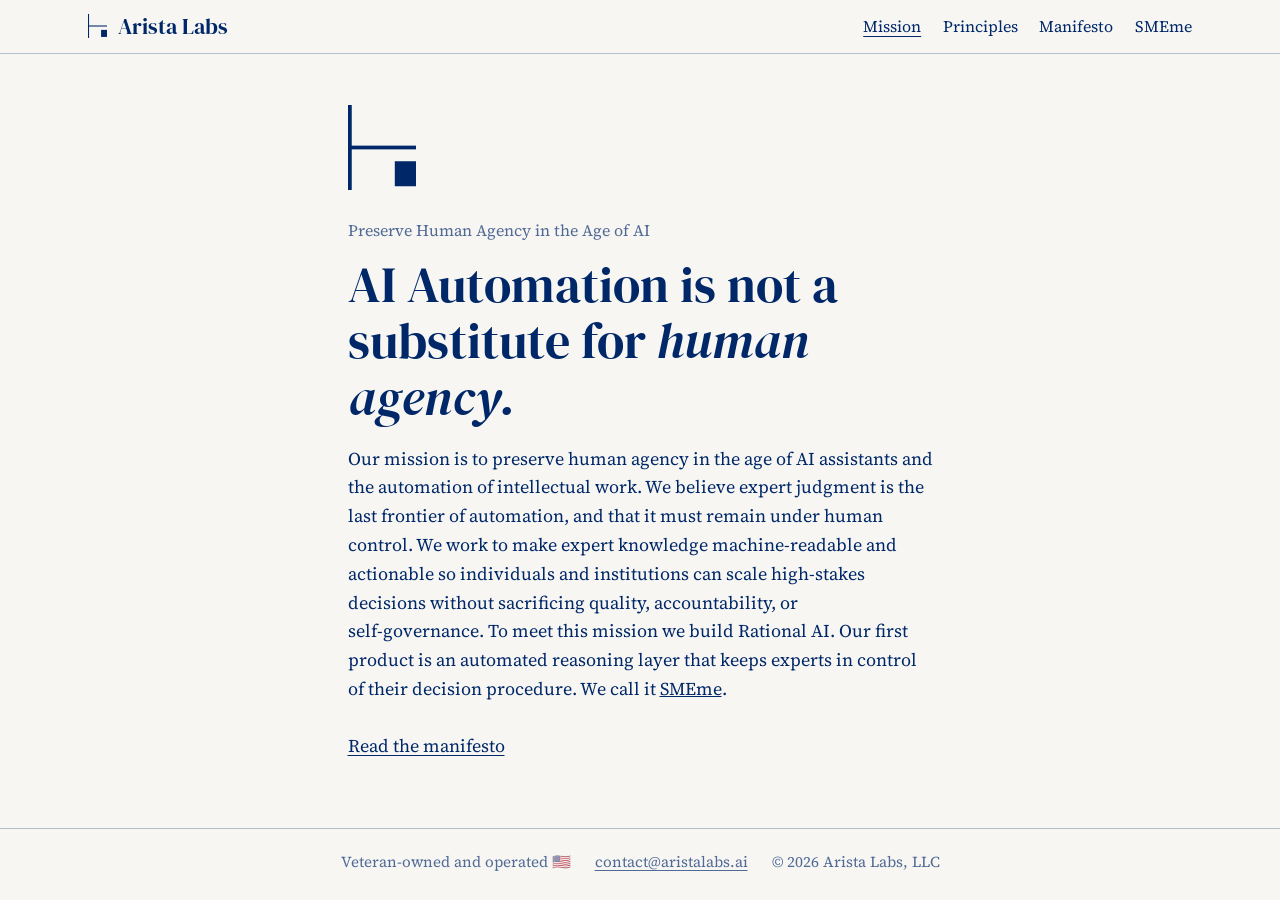
==== commit 778475ef: "Name SMEme on the homepage as the first product of Rational AI. Co-authored-by: Cursor <cursoragent@" ====
--- a/index.html
+++ b/index.html
@@ -11,12 +11,12 @@
   <meta property="og:type" content="website" />
   <meta property="og:url" content="https://aristalabs.ai/" />
   <link rel="canonical" href="https://aristalabs.ai/" />
-  <meta property="og:image" content="https://aristalabs.ai/assets/og-card.png" />
+  <meta property="og:image" content="https://aristalabs.ai/assets/og-card.png?v=20261027" />
   <meta property="og:image:width" content="1200" />
   <meta property="og:image:height" content="630" />
   <meta property="og:image:alt" content="Arista Labs — preserve human agency in the age of AI" />
   <meta name="twitter:card" content="summary_large_image" />
-  <meta name="twitter:image" content="https://aristalabs.ai/assets/og-card.png" />
+  <meta name="twitter:image" content="https://aristalabs.ai/assets/og-card.png?v=20261027" />
   <script async src="https://plausible.io/js/pa-ny3cas2_OEgjYzkHGT2aN.js"></script>
   <script>
     window.plausible=window.plausible||function(){(plausible.q=plausible.q||[]).push(arguments)},plausible.init=plausible.init||function(i){plausible.o=i||{}};
@@ -51,7 +51,7 @@
     <img class="home-mark" src="assets/mark.svg" alt="" width="72" height="90" />
     <p class="eyebrow">Preserve Human Agency in the Age of AI</p>
     <h1>AI Automation is not a substitute for <em>human agency.</em></h1>
-    <p class="lede">Our mission is to preserve human agency in the age of AI assistants and the automation of intellectual work. We believe expert judgment is the last frontier of automation, and that it must remain under human control. We work to make expert knowledge machine‑readable and actionable so individuals and institutions can scale high‑stakes decisions without sacrificing quality, accountability, or self‑governance.</p>
+    <p class="lede">Our mission is to preserve human agency in the age of AI assistants and the automation of intellectual work. We believe expert judgment is the last frontier of automation, and that it must remain under human control. We work to make expert knowledge machine‑readable and actionable so individuals and institutions can scale high‑stakes decisions without sacrificing quality, accountability, or self‑governance. To meet this mission we build Rational AI. Our first product is an automated reasoning layer that keeps experts in control of their decision procedure. We call it <a href="https://smeme.ai/" class="plausible-event-name=SMEme+Click" target="_blank" rel="noopener noreferrer">SMEme</a>.</p>
     <p class="continue"><a href="manifesto.html">Read the manifesto</a></p>
   </main>
   <footer class="site-footer">
